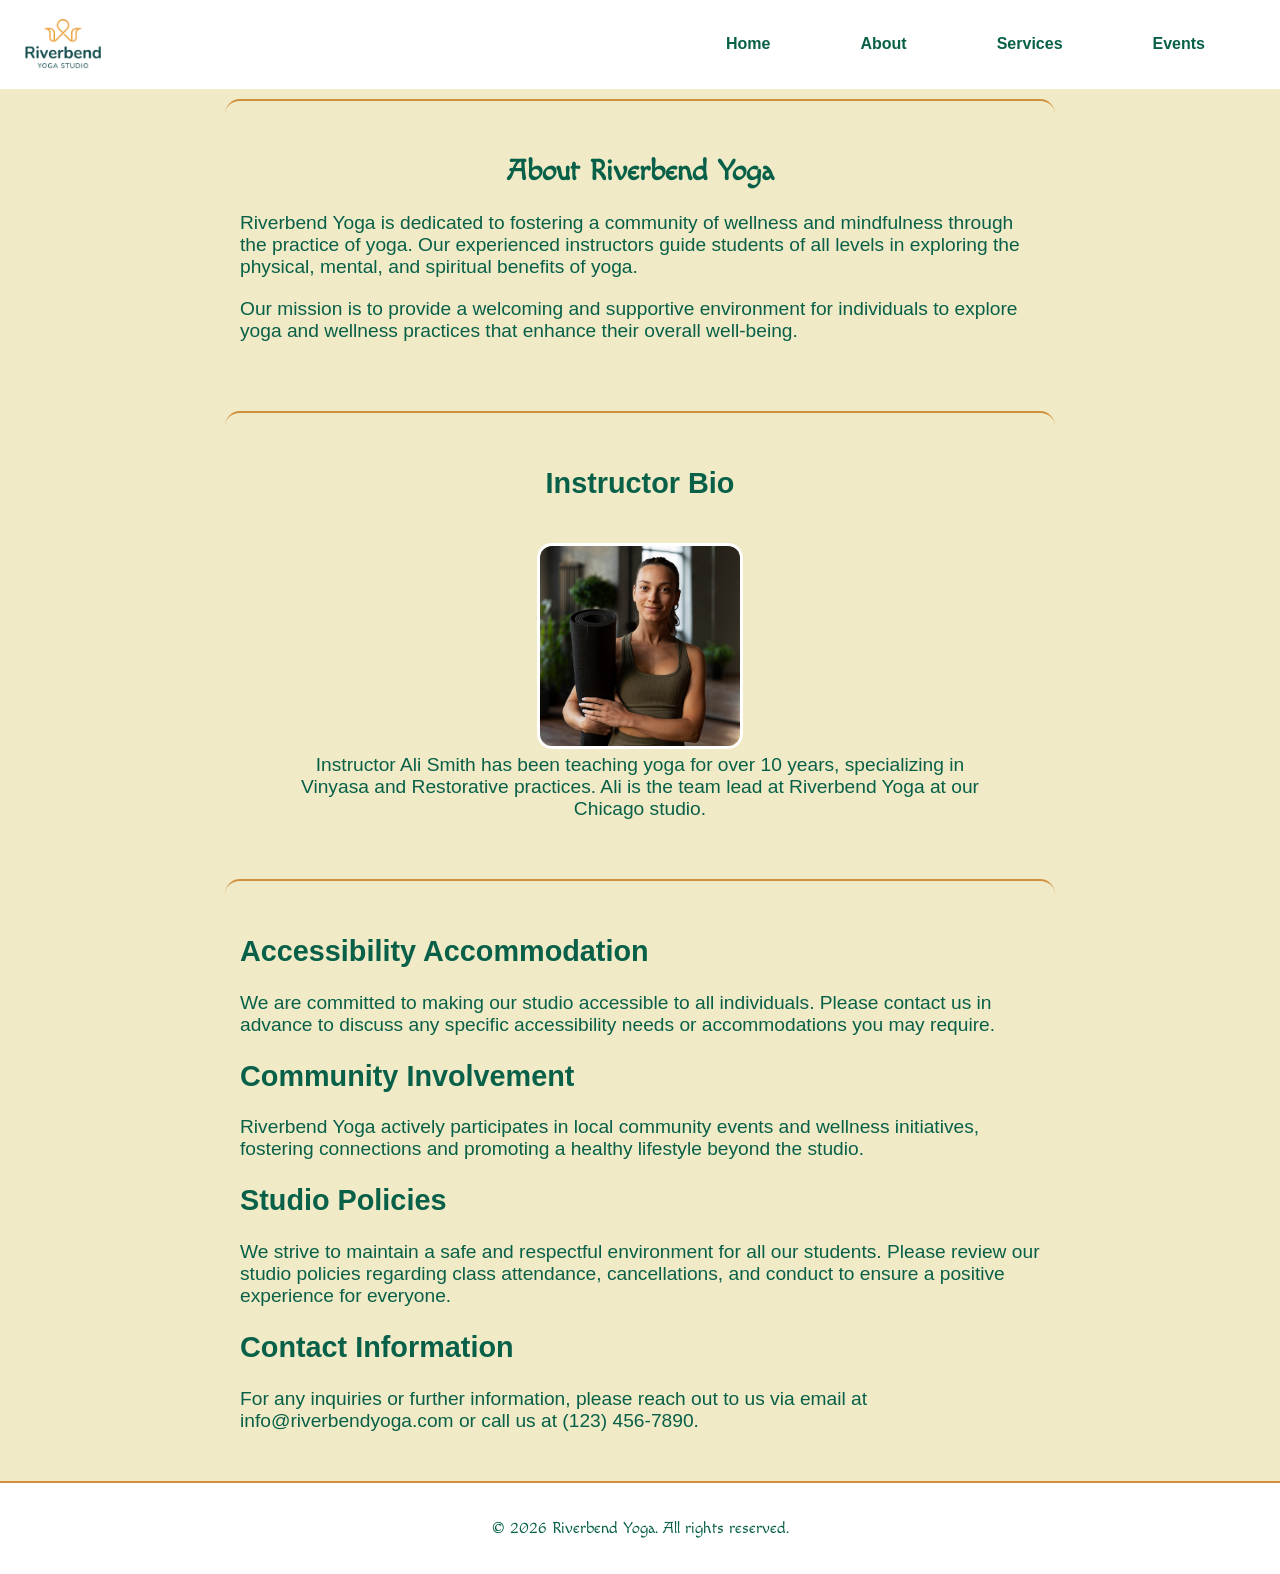
==== about.html @ 57772314 "Initial Commit" ====
<!DOCTYPE html>
<html lang="en">

<head>
    <meta charset="UTF-8">
    <meta name="viewport" content="width=device-width, initial-scale=1.0">
    <title>About Riverbend Yoga</title>
    <link rel="stylesheet" href="index.css">
    <link rel="preconnect" href="https://fonts.googleapis.com">
<link rel="preconnect" href="https://fonts.gstatic.com" crossorigin>
<link href="https://fonts.googleapis.com/css2?family=Macondo&display=swap" rel="stylesheet">
</head>

<body>
    <nav class="nav">
        <img src="photos/yoga-logo_c.png" alt="Riverbend Yoga Logo" style="width:100px;height:auto;">
        <ul>
            <li><a href="index.html" aria-current="page">Home</a></li>
            <li><a href="about.html">About</a></li>
            <li><a href="services.html">Services</a></li>
            <li><a href="events.html">Events</a></li>
        </ul>
    </nav>
    <main>
        <section>
        <h1>About Riverbend Yoga</h1>
        <p>Riverbend Yoga is dedicated to fostering a community of wellness and mindfulness through the practice of
            yoga.
            Our experienced instructors guide students of all levels in exploring the physical, mental, and spiritual
            benefits of yoga.</p>
            <p>Our mission is to provide a welcoming and supportive environment for individuals to explore yoga and
                wellness
                practices that enhance their overall well-being.</p>
        
        </section>
        <section class="bio">
            <h2>Instructor Bio</h2>
            <figure>
                <img src="photos/yoga-instructor_c.png" alt="Instructor Photo" style="width:200px;height:auto;">
                <figcaption>Instructor Ali Smith has been teaching yoga for over 10 years, specializing in Vinyasa 
                    and Restorative practices. Ali is the team lead at Riverbend Yoga at our Chicago studio.</figcaption>
            </figure>
        </section>
        <section>
            <h2>Accessibility Accommodation</h2>
            <p>We are committed to making our studio accessible to all individuals. Please contact us in advance to
                discuss any
                specific accessibility needs or accommodations you may require.</p>
            <h2>Community Involvement</h2>
            <p>Riverbend Yoga actively participates in local community events and wellness initiatives, fostering
                connections
                and promoting a healthy lifestyle beyond the studio.</p>
            <h2>Studio Policies</h2>
            <p>We strive to maintain a safe and respectful environment for all our students. Please review our studio
                policies
                regarding class attendance, cancellations, and conduct to ensure a positive experience for everyone.</p>
            <h2>Contact Information</h2>
            <p>For any inquiries or further information, please reach out to us via email at info@riverbendyoga.com or
                call us
                at (123) 456-7890.</p>
        </section>
    </main>
    <footer>
        <p>&copy; 2026 Riverbend Yoga. All rights reserved.</p>
    </footer>
</body>

</html>
---- index.css ----
body {
    margin: 0 auto;
    font-family: Arial, sans-serif;
    background-color: rgb(240, 234, 198);
}

.macondo-regular {
  font-family: "Macondo", cursive;
  font-style: normal;
}

h1 {
    text-align: center;
    font-family: "Macondo", cursive;
}

li {
    margin: 10px 0;
}

img {
    border: 3px solid #ffffff;
}

.welcome-section {
    display: flex;
    justify-content: center;
    flex-direction: row;
    text-align: center;
    padding: 40px 10px;
    font-family: "Macondo", cursive;
    font-size: 1.5em;
    color: #086049;
    background-image: url('photos/yoga-feature-large_c.png');
    background-size: cover;
    background-position: bottom;
}

.welcome-text {
    max-width: 600px;
    margin: 0 auto;
    background-image: linear-gradient(rgba(255, 255, 255, 0.05), rgba(255, 255, 255, 0.7), rgba(255, 255, 255, 0.9));
    padding: 20px;
    border-radius: 15px;
}

.nav {
    display: flex;
    align-items: center;
    justify-content: space-between;
    background-color: #ffffff;
    padding: 5px 10px;
}

.nav ul {
    list-style-type: none;
    margin: 0;
    padding: 0px 20px;
    display: flex;
    justify-content: center;
}

.nav li {
    margin: 0 25px;
    padding: 10px 20px;
    border-radius: 15px;
    transition: background-color 0.3s;
}
.nav li:hover {
    background-color: #e0f2f1;
}

.nav a {
    text-decoration: none;
    color: #086049;
    font-weight: bold;
}

section {
    padding: 30px 15px;
    max-width: 800px;
    margin-top: 10px;
    margin-left: auto;
    margin-right: auto;
    font-size: 1.2em;
    color: #086049;
    border-top: 2px solid #cf8f3d;
    border-radius: 15px;
}

section img {
    width: 100%;
    height: auto;
    border-radius: 15px;
}

.bio {
    display: flex;
    flex-direction: column;
    align-items: center;
    margin-top: 20px;
    text-align: center;
}

input, textarea, select, button {
    width: 50%;
    padding: 10px;
    margin: 10px 0;
    border: 1px solid #7d5827;
    border-radius: 10px;
    font-family: Arial, sans-serif;
    font-size: 1em;
}

input[type="checkbox"] {
    width: auto;
    margin: 10px 0;
}

footer {
    text-align: center;
    padding: 20px 0;
    background-color: #ffffff;
    border-top: 2px solid #cf8f3d;
    font-family: "Macondo", cursive;
    color: #086049;
}
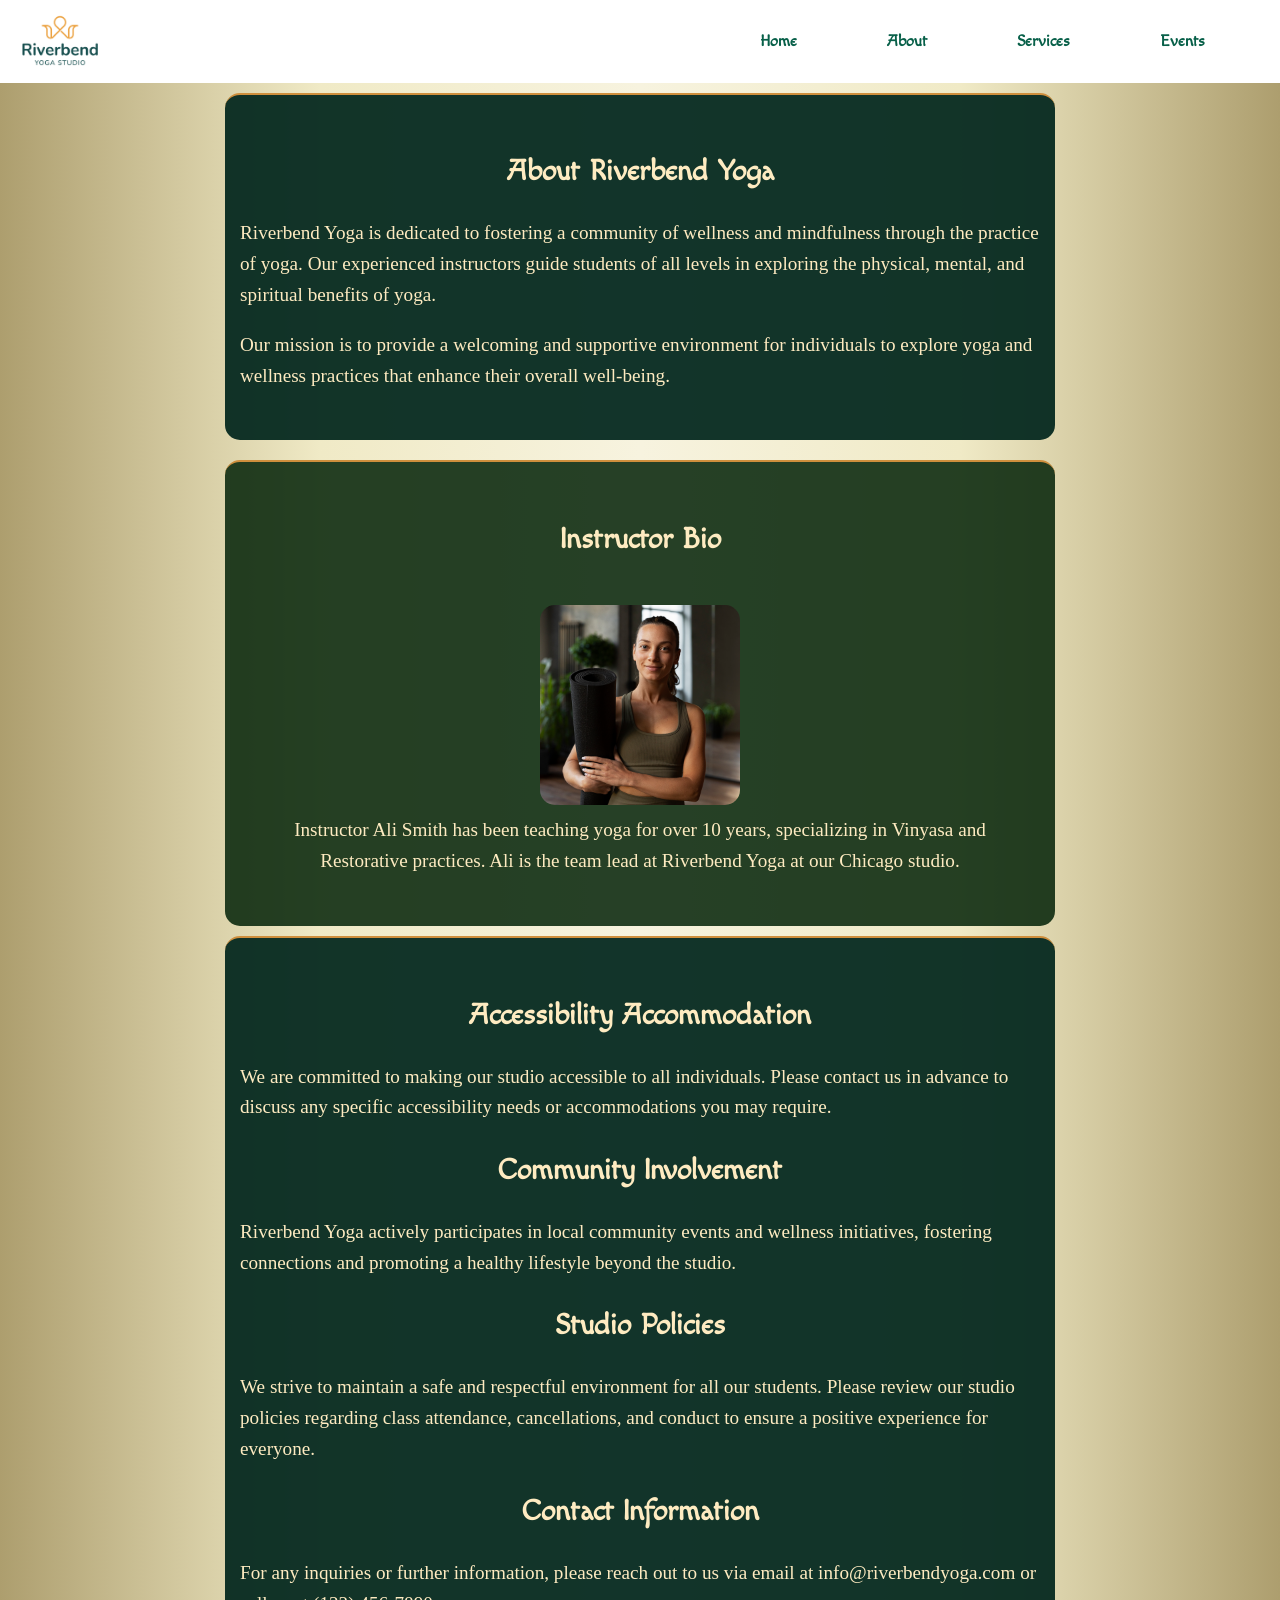
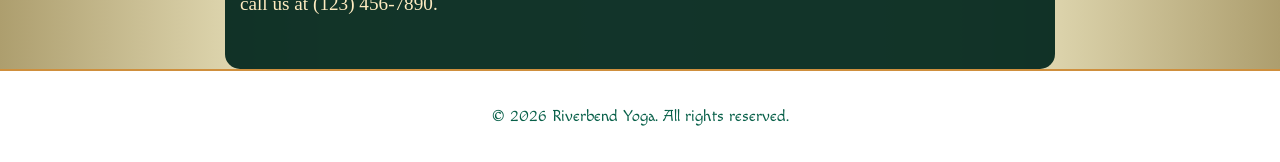
==== commit 9db1738a: "Created a hamburger style menu on small screens using javascript and expanding css classes in the me" ====
--- a/about.html
+++ b/about.html
@@ -6,6 +6,7 @@
     <meta name="viewport" content="width=device-width, initial-scale=1.0">
     <title>About Riverbend Yoga</title>
     <link rel="stylesheet" href="index.css">
+    <script src="index.js" defer></script>
     <link rel="preconnect" href="https://fonts.googleapis.com">
 <link rel="preconnect" href="https://fonts.gstatic.com" crossorigin>
 <link href="https://fonts.googleapis.com/css2?family=Macondo&display=swap" rel="stylesheet">
--- a/index.css
+++ b/index.css
@@ -1,7 +1,7 @@
 body {
     margin: 0 auto;
-    font-family: Arial, sans-serif;
-    background-color: rgb(240, 234, 198);
+    font-family: Georgia, serif;
+    background-image: linear-gradient(to right, rgb(173, 158, 110), rgb(240, 234, 198), rgb(247, 243, 223),rgb(240, 234, 198), rgb(173, 158, 110))
 }
 
 .macondo-regular {
@@ -9,7 +9,7 @@
   font-style: normal;
 }
 
-h1 {
+h1, h2 {
     text-align: center;
     font-family: "Macondo", cursive;
 }
@@ -18,11 +18,23 @@
     margin: 10px 0;
 }
 
-img {
-    border: 3px solid #ffffff;
+.visit {
+    text-decoration: none;
+    color: #000000;
+    padding: 5px 10px;
+    border-radius: 10px;
+    transition: background-color 0.3s;
+    background-image: linear-gradient(to bottom, rgb(188, 176, 126), rgb(240, 234, 198), rgb(247, 243, 223),rgb(240, 234, 198), rgb(188, 176, 126));
+}
+
+.visit:hover {
+    background-image: linear-gradient(to bottom, #086049, rgb(36, 127, 68), #086049);
+    color: #ffffff;
 }
 
 .welcome-section {
+    position: relative;
+    z-index: 1;
     display: flex;
     justify-content: center;
     flex-direction: row;
@@ -30,16 +42,25 @@
     padding: 40px 10px;
     font-family: "Macondo", cursive;
     font-size: 1.5em;
-    color: #086049;
-    background-image: url('photos/yoga-feature-large_c.png');
+    color: #feebc1;
+    background-image: url('photos/yoga-studio_c.png');
     background-size: cover;
     background-position: bottom;
 }
+.welcome-section::before {
+    content: "";
+    position: absolute;
+    top: 0;
+    left: 0;
+    width: 100%;
+    height: 100%;
+    background-image: linear-gradient( rgba(4, 52, 39, 0.932), rgba(6, 71, 54, 0.9), rgba(174, 162, 83, 0.7));
+    z-index: 0;
+}
 
 .welcome-text {
-    max-width: 600px;
-    margin: 0 auto;
-    background-image: linear-gradient(rgba(255, 255, 255, 0.05), rgba(255, 255, 255, 0.7), rgba(255, 255, 255, 0.9));
+    position: relative;
+    z-index: 1;
     padding: 20px;
     border-radius: 15px;
 }
@@ -50,6 +71,7 @@
     justify-content: space-between;
     background-color: #ffffff;
     padding: 5px 10px;
+    font-family: "Macondo", cursive;
 }
 
 .nav ul {
@@ -74,6 +96,7 @@
     text-decoration: none;
     color: #086049;
     font-weight: bold;
+    
 }
 
 section {
@@ -83,9 +106,15 @@
     margin-left: auto;
     margin-right: auto;
     font-size: 1.2em;
-    color: #086049;
+    color: #feebc1;
     border-top: 2px solid #cf8f3d;
     border-radius: 15px;
+    background-color:rgba(3, 39, 29, 0.932);
+    line-height: 1.6;
+}
+
+section:nth-of-type(even) {
+    background-color: rgba(2, 34, 6, 0.851);
 }
 
 section img {
@@ -112,6 +141,19 @@
     font-size: 1em;
 }
 
+button {
+    background-color: #086049;
+    color: #feebc1;
+    border: 1px solid #7d5827;
+    cursor: pointer;
+    transition: background-color 0.3s;
+}
+
+button:hover {
+    background-image: linear-gradient(to right, #5d4808, #086049);
+    border: 1px solid #ffffff;
+}
+
 input[type="checkbox"] {
     width: auto;
     margin: 10px 0;
@@ -124,4 +166,112 @@
     border-top: 2px solid #cf8f3d;
     font-family: "Macondo", cursive;
     color: #086049;
-}+}
+
+/* Hamburger button (built by index.js), hidden on large screens */
+.nav-toggle {
+    display: none;
+}
+
+/* Multi-select event dropdown (built by index.js) */
+.multi-select {
+    position: relative;
+    width: 50%;
+}
+
+.multi-select-toggle {
+    width: 100%;
+    text-align: left;
+}
+
+.multi-select-panel {
+    position: absolute;
+    z-index: 10;
+    width: 100%;
+    max-height: 250px;
+    overflow-y: auto;
+    box-sizing: border-box;
+    padding: 5px 10px;
+    background-color: #ffffff;
+    color: #086049;
+    border: 1px solid #7d5827;
+    border-radius: 10px;
+    font-family: Arial, sans-serif;
+    font-size: 0.9em;
+}
+
+.multi-select-panel label {
+    display: block;
+    cursor: pointer;
+}
+
+.multi-select-panel input[type="checkbox"] {
+    margin: 8px 6px 8px 0;
+}
+
+/* Small devices (phones) */
+@media (max-width: 600px) {
+    .nav {
+        flex-direction: column;
+        padding: 10px;
+    }
+
+    .nav ul {
+        flex-wrap: wrap;
+        padding: 0;
+        width: 100%;
+    }
+
+    .nav li {
+        margin: 4px;
+        padding: 8px 12px;
+    }
+
+    /* With JavaScript running: logo and ☰ on one row, links hidden until opened */
+    .nav-collapsible {
+        flex-direction: row;
+        flex-wrap: wrap;
+    }
+
+    .nav-collapsible .nav-toggle {
+        display: block;
+        width: auto;
+        margin: 0;
+        padding: 5px 14px;
+        font-size: 1.6em;
+        line-height: 1;
+    }
+
+    .nav-collapsible ul {
+        display: none;
+        flex-direction: column;
+        text-align: center;
+    }
+
+    .nav-collapsible.open ul {
+        display: flex;
+    }
+
+    .welcome-section {
+        font-size: 1.1em;
+        padding: 20px 10px;
+        /* zoom in and keep the bottom center of the photo in view */
+        background-size: auto 400%;
+        background-position: left top;
+    }
+
+    section {
+        font-size: 1em;
+        margin-left: 10px;
+        margin-right: 10px;
+    }
+
+    input, textarea, select, button {
+        width: 100%;
+        box-sizing: border-box;
+    }
+
+    .multi-select {
+        width: 100%;
+    }
+}
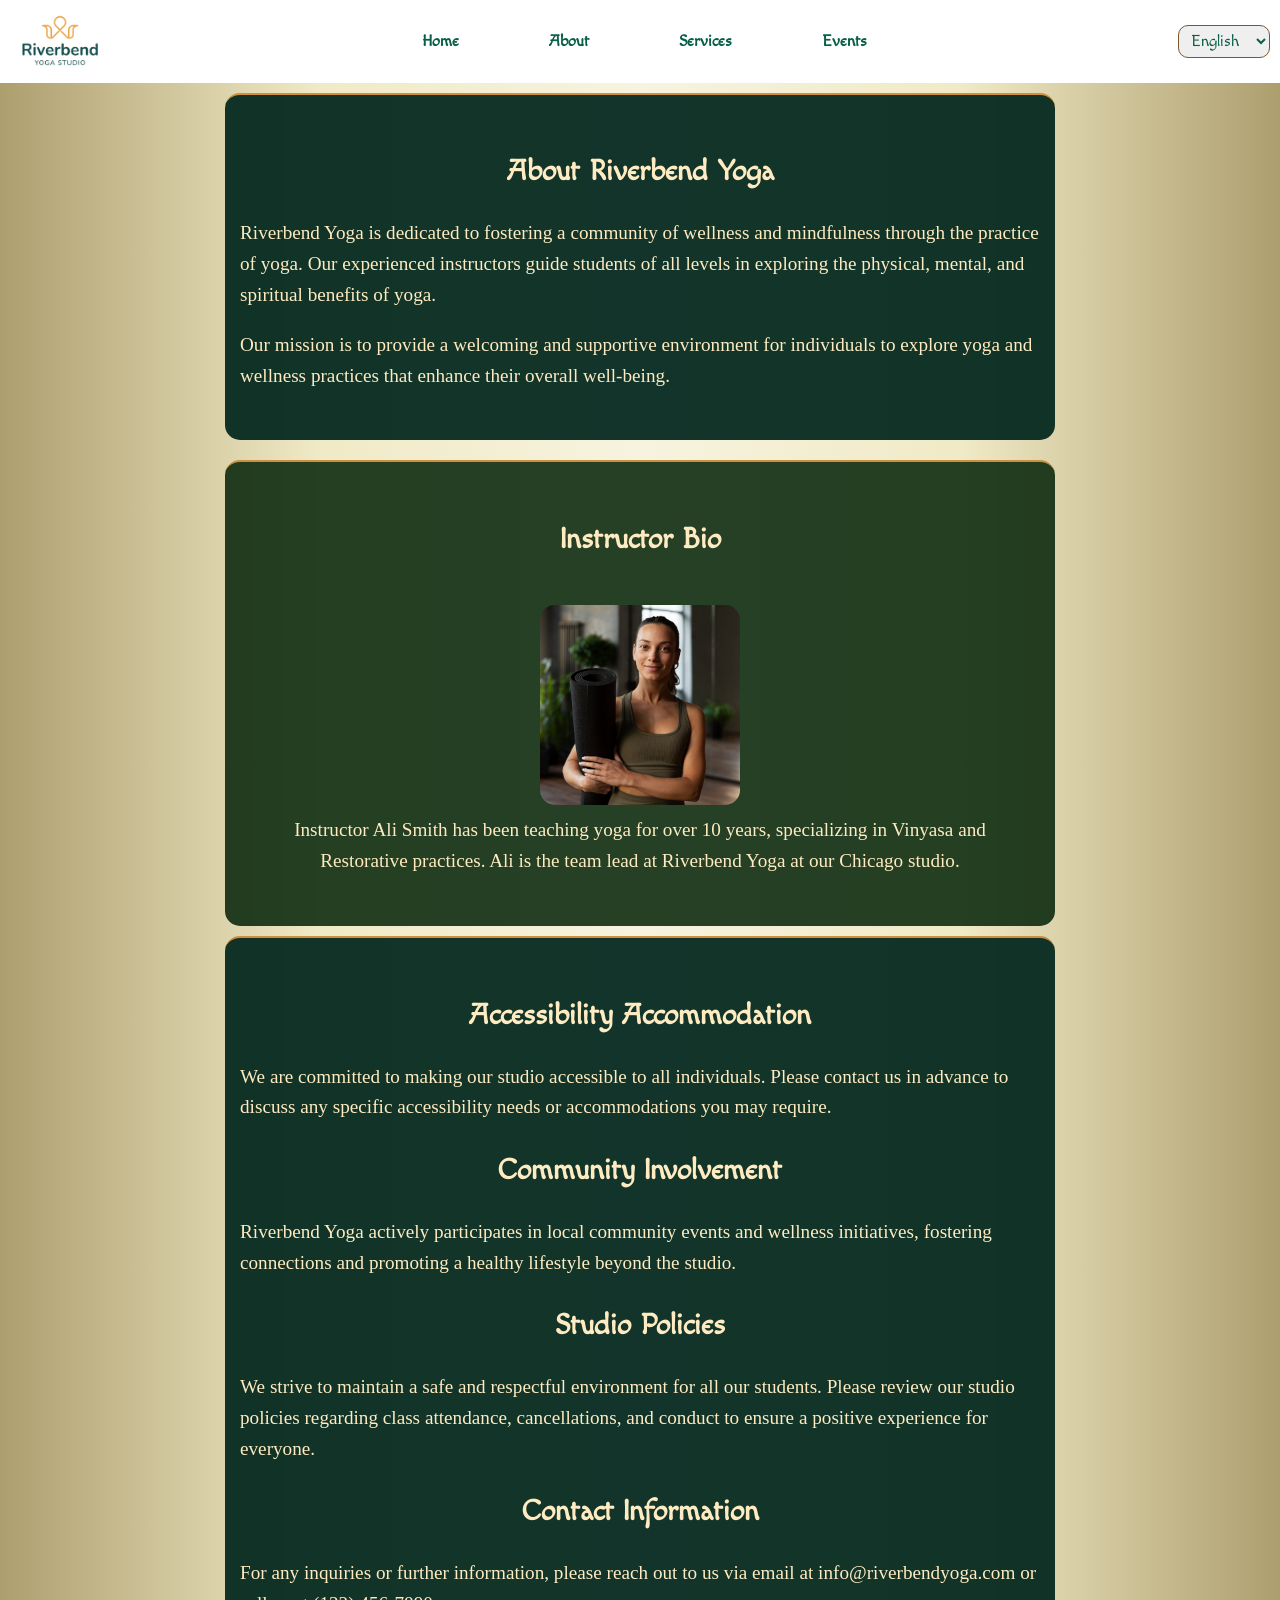
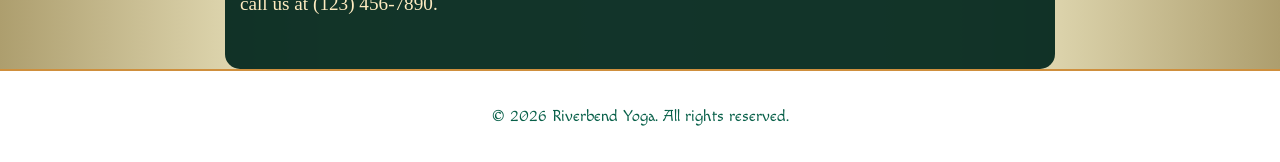
==== commit 3f90b7ca: "added form validations with user feedback, added a language picker in the nav bar that uses local st" ====
--- a/about.html
+++ b/about.html
@@ -16,11 +16,18 @@
     <nav class="nav">
         <img src="photos/yoga-logo_c.png" alt="Riverbend Yoga Logo" style="width:100px;height:auto;">
         <ul>
-            <li><a href="index.html" aria-current="page">Home</a></li>
-            <li><a href="about.html">About</a></li>
-            <li><a href="services.html">Services</a></li>
-            <li><a href="events.html">Events</a></li>
+            <li><a href="index.html" aria-current="page" data-i18n="nav-home">Home</a></li>
+            <li><a href="about.html" data-i18n="nav-about">About</a></li>
+            <li><a href="services.html" data-i18n="nav-services">Services</a></li>
+            <li><a href="events.html" data-i18n="nav-events">Events</a></li>
         </ul>
+        <select id="language-picker" class="language-picker" aria-label="Language">
+            <option value="en">English</option>
+            <option value="es">Español</option>
+            <option value="fr">Français</option>
+            <option value="pl">Polski</option>
+            <option value="de">Deutsch</option>
+        </select>
     </nav>
     <main>
         <section>
--- a/index.css
+++ b/index.css
@@ -69,6 +69,7 @@
     display: flex;
     align-items: center;
     justify-content: space-between;
+    flex-wrap: wrap; /* if things still don't fit, move to a new row instead of off the screen */
     background-color: #ffffff;
     padding: 5px 10px;
     font-family: "Macondo", cursive;
@@ -166,6 +167,15 @@
     border-top: 2px solid #cf8f3d;
     font-family: "Macondo", cursive;
     color: #086049;
+}
+
+/* Language picker in the nav */
+.language-picker {
+    width: auto;
+    margin: 0;
+    padding: 5px 8px;
+    color: #086049;
+    font-family: "Macondo", cursive;
 }
 
 /* Hamburger button (built by index.js), hidden on large screens */
@@ -209,6 +219,47 @@
     margin: 8px 6px 8px 0;
 }
 
+/* Form validation feedback (shown by index.js) */
+.error-message {
+    color: #ffb4a8;
+    font-size: 0.85em;
+    margin: 0 0 10px;
+    min-height: 1em;
+}
+
+input.invalid {
+    border: 2px solid #ff8a7a;
+    background-color: #fff0ee;
+}
+
+input[type="checkbox"].invalid {
+    outline: 2px solid #ff8a7a;
+}
+
+.form-status {
+    font-weight: bold;
+}
+
+.form-status.error {
+    color: #ffb4a8;
+}
+
+.form-status.success {
+    color: #b9f6ca;
+}
+
+/* Medium screens (tablets, narrow desktop windows): tighten the nav links so the language picker fits */
+@media (max-width: 900px) {
+    .nav ul {
+        padding: 0 10px;
+    }
+
+    .nav li {
+        margin: 0 4px;
+        padding: 8px 12px;
+    }
+}
+
 /* Small devices (phones) */
 @media (max-width: 600px) {
     .nav {
@@ -242,7 +293,20 @@
         line-height: 1;
     }
 
+    /* Order on phones: logo, language picker, ☰, then the links on their own row */
+    .nav-collapsible .language-picker {
+        order: 1;
+        width: auto;
+        margin-left: auto;
+        margin-right: 10px;
+    }
+
+    .nav-collapsible .nav-toggle {
+        order: 2;
+    }
+
     .nav-collapsible ul {
+        order: 3;
         display: none;
         flex-direction: column;
         text-align: center;
